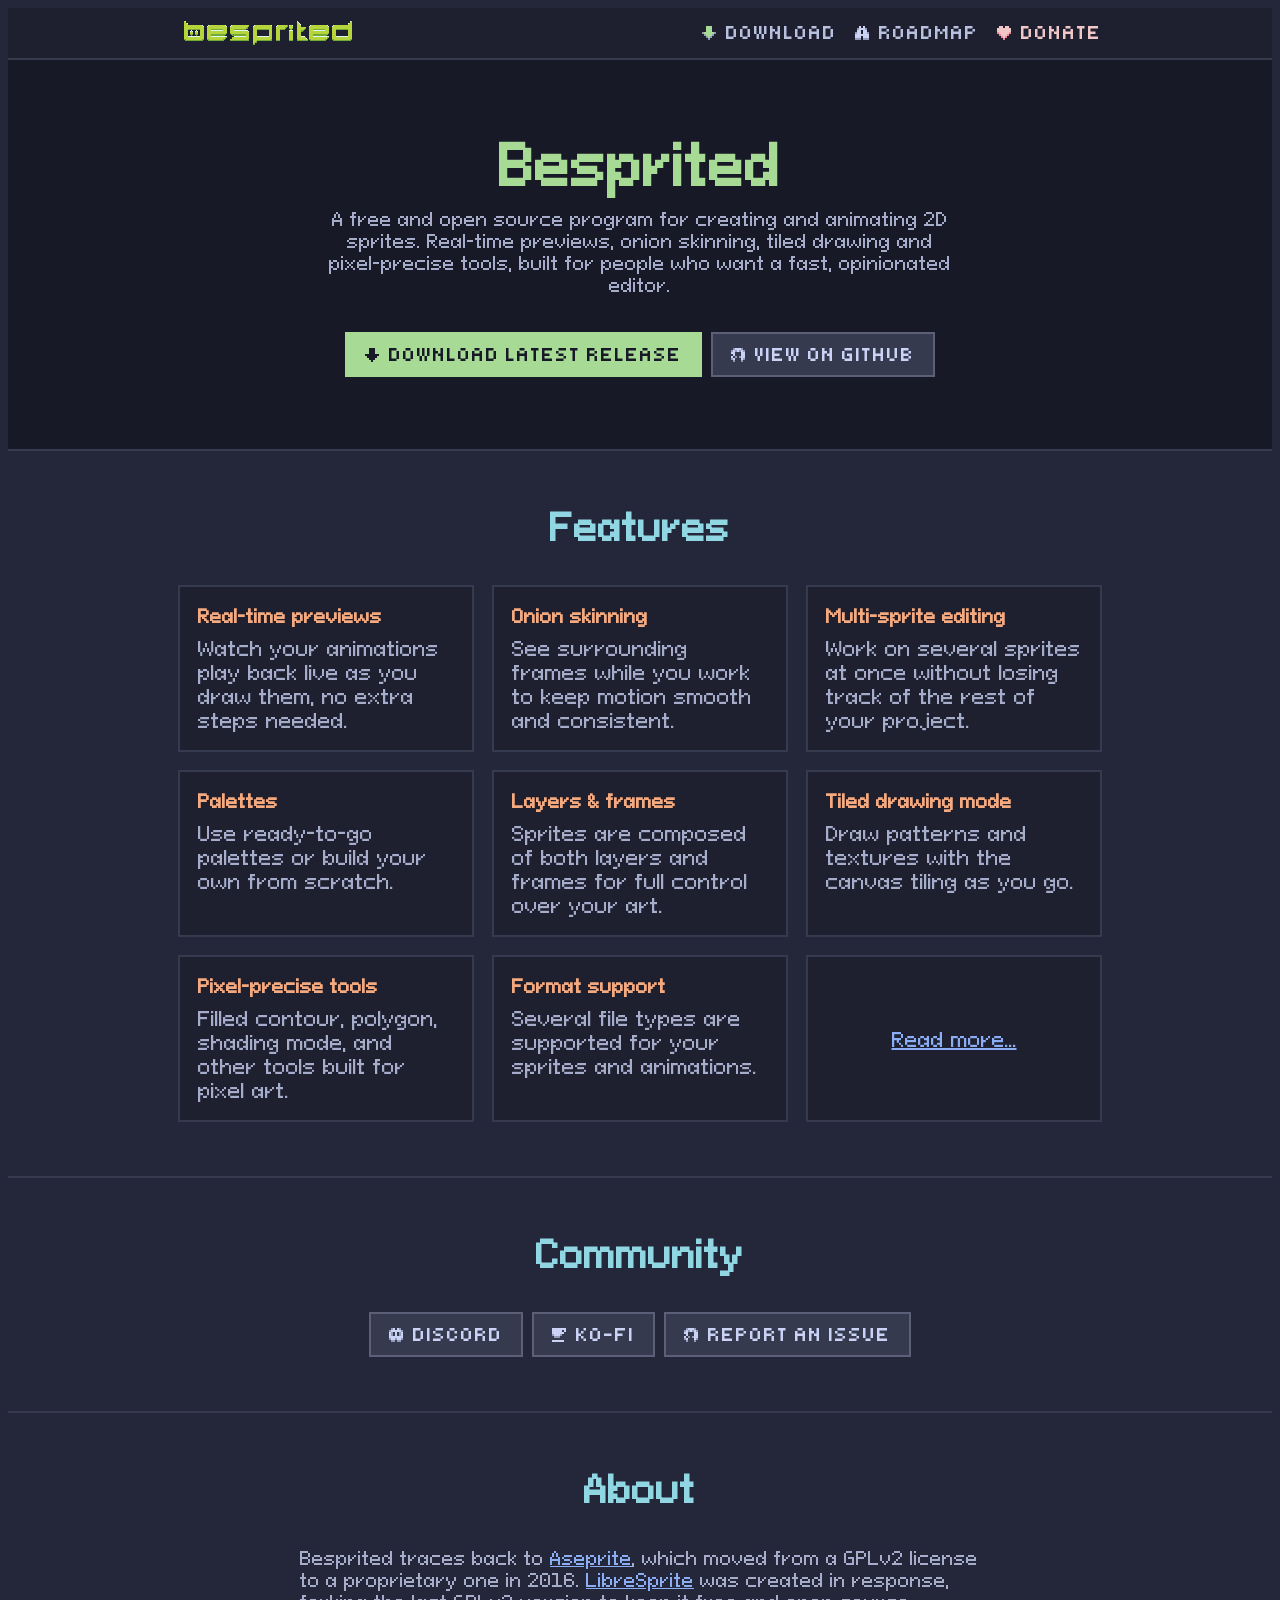
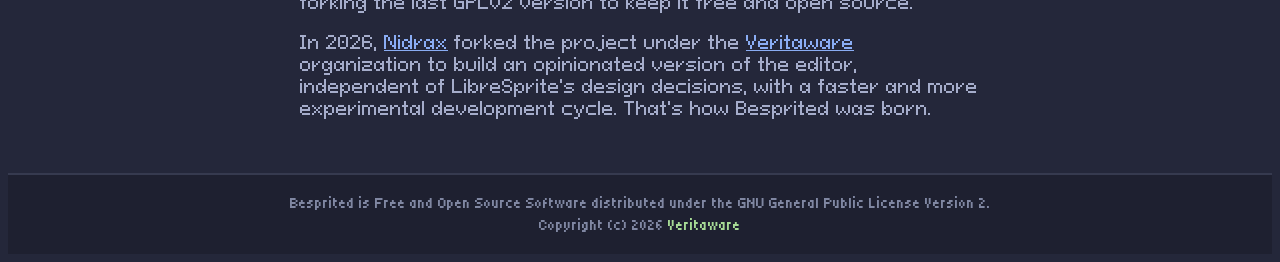
==== index.html @ bfc89edc "Cleanup unused FontAwesome, add copy button to code blocks" ====
<!DOCTYPE html>
<html lang="en">

<head>
    <meta charset="UTF-8">
    <meta name="viewport" content="width=device-width, initial-scale=1.0">
    <title>Besprited — 2D sprite &amp; animation editor</title>
    <meta name="description"
        content="Besprited is a free and open source program for creating and animating 2D sprites, with real-time previews, onion skinning, tiled drawing and more.">

    <meta property="og:title" content="Besprited">
    <meta property="og:description" content="A free and open source program for creating and animating 2D sprites.">
    <meta property="og:image" content="/img/ase64.png">
    <meta property="og:type" content="website">

    <link rel="icon" href="/img/ase64.png" type="image/png">
    <link rel="stylesheet" href="/css/style.css">
</head>

<body>
    <header class="site-header"></header>

    <main>
        <section class="hero">
            <div class="wrap">
                <h1>Besprited</h1>
                <p>A free and open source program for creating and animating 2D sprites.
                    Real-time previews, onion skinning, tiled drawing and pixel-precise tools,
                    built for people who want a fast, opinionated editor.</p>
                <div class="button-row">
                    <a class="button primary" href="/download.html">
                        <img src="/img/download-bl-macchiato.png" class="button-icon-img button-icon" />
                        Download latest release</a>
                    <a class="button" href="https://github.com/veritaware/Besprited">
                        <img src="/img/github-macchiato.png" class="button-icon-img button-icon" />
                        View on GitHub</a>
                </div>
            </div>
        </section>

        <section id="features">
            <div class="wrap">
                <h2 class="section-title">Features</h2>
                <div class="feature-grid">
                    <div class="feature-card">
                        <h3>Real-time previews</h3>
                        <p>Watch your animations play back live as you draw them, no extra steps needed.</p>
                    </div>
                    <div class="feature-card">
                        <h3>Onion skinning</h3>
                        <p>See surrounding frames while you work to keep motion smooth and consistent.</p>
                    </div>
                    <div class="feature-card">
                        <h3>Multi-sprite editing</h3>
                        <p>Work on several sprites at once without losing track of the rest of your project.</p>
                    </div>
                    <div class="feature-card">
                        <h3>Palettes</h3>
                        <p>Use ready-to-go palettes or build your own from scratch.</p>
                    </div>
                    <div class="feature-card">
                        <h3>Layers &amp; frames</h3>
                        <p>Sprites are composed of both layers and frames for full control over your art.</p>
                    </div>
                    <div class="feature-card">
                        <h3>Tiled drawing mode</h3>
                        <p>Draw patterns and textures with the canvas tiling as you go.</p>
                    </div>
                    <div class="feature-card">
                        <h3>Pixel-precise tools</h3>
                        <p>Filled contour, polygon, shading mode, and other tools built for pixel art.</p>
                    </div>
                    <div class="feature-card">
                        <h3>Format support</h3>
                        <p>Several file types are supported for your sprites and animations.</p>
                    </div>
                    <a class="feature-card feature-card-more" href="/features.html">
                        <span>Read more...</span>
                    </a>
                </div>
            </div>
        </section>

        <section id="community" class="community">
            <div class="wrap">
                <h2 class="section-title">Community</h2>
                <div class="button-row">
                    <a class="button" href="https://discord.gg/bKYnjMsp62">
                        <img src="/img/discord-macchiato.png" class="button-icon-img button-icon" />
                        Discord</a>
                    <a class="button" href="https://ko-fi.com/veritaware">
                        <img src="/img/coffee-macchiato.png" class="button-icon-img button-icon" />
                        Ko-fi</a>
                    <a class="button" href="https://github.com/veritaware/Besprited/issues">
                        <img src="/img/github-macchiato.png" class="button-icon-img button-icon" />
                        Report an issue</a>
                </div>
            </div>
        </section>

        <section class="about">
            <div class="wrap">
                <h2 class="section-title">About</h2>
                <p>Besprited traces back to <a href="https://www.aseprite.org">Aseprite</a>, which moved from a GPLv2
                    license to a proprietary one in 2016. <a
                        href="https://github.com/LibreSprite/LibreSprite">LibreSprite</a>
                    was created in response, forking the last GPLv2 version to keep it free and open source.</p>
                <p>In 2026, <a href="https://github.com/Nidrax">Nidrax</a> forked the project under the
                    <a href="https://github.com/veritaware">Veritaware</a> organization to build an opinionated version
                    of the editor, independent of LibreSprite's design decisions, with a faster and more experimental
                    development cycle. That's how Besprited was born.
                </p>
            </div>
        </section>
    </main>

    <footer class="site-footer"></footer>
    <script type="module" src="/js/main.js"></script>
</body>

</html>
---- css/style.css ----
@import url("/css/catppuccin-macchiato.css");

/* Pixeloid Sans by GGBotNet, SIL OFL 1.1 */

@font-face {
    font-family: "Pixeloid Sans";
    src: url("/font/pixeloid-sans.ttf") format("truetype");
}

/* Tiny5 by Stefan Schmidt, SIL OFL 1.1 */

@font-face {
    font-family: "Tiny5";
    src: url("/font/tiny5.ttf") format("truetype");
}

:root {
    --size-pixeloid-s: 9px;
    --size-pixeloid-m: 18px;
    --size-pixeloid-l: 36px;
    --size-pixeloid-xl: 54px;
    --size-pixeloid-xxl: 72px;

    --size-tiny-xs: 5px;
    --size-tiny-s: 10px;
    --size-tiny-m: 15px;
    --size-tiny-l: 20px;

    --text-duration: 0.2s;
    --border-duration: 0.4s;
}

body {
    background-color: var(--color-base);
    color: var(--color-text);
    font-family: "Pixeloid Sans", sans-serif;
    font-size: var(--size-pixeloid-m);
}

a:link,
a:visited {
    text-decoration: underline;
    color: var(--color-blue);
}

a:hover,
a:active {
    transition-property: color;
    transition-duration: var(--text-duration);
    color: var(--color-flamingo);
}

*,
*::before,
*::after {
    box-sizing: border-box;
}

img {
    max-width: 100%;
    image-rendering: pixelated;
}

.wrap {
    max-width: 960px;
    margin: 0 auto;
    padding: 0 var(--size-pixeloid-m);
}

/* Header */

.site-header {
    border-bottom: 2px solid var(--color-surface-0);
    background-color: var(--color-mantle);
}

.site-header .wrap {
    display: flex;
    align-items: center;
    justify-content: space-between;
    flex-wrap: wrap;
    gap: var(--size-pixeloid-s);
    padding-top: var(--size-pixeloid-s);
    padding-bottom: var(--size-pixeloid-s);
}

.logo {
    display: block;
    height: 32px;
    width: auto;
}

.site-nav ul {
    list-style: none;
    display: flex;
    flex-wrap: wrap;
    gap: var(--size-pixeloid-m);
    margin: 0;
    padding: 0;
    font-family: "Tiny5", monospace;
    font-size: var(--size-tiny-l);
    letter-spacing: 0.05em;
    text-transform: uppercase;
}

.site-nav a:link,
.site-nav a:visited {
    display: inline-flex;
    align-items: center;
    text-decoration: none;
    color: var(--color-subtext-1);
}

.site-nav a:hover,
.site-nav a:active {
    color: var(--color-green);
}

/* Hero */

.hero {
    padding: var(--size-pixeloid-xxl) 0;
    text-align: center;
    border-bottom: 2px solid var(--color-surface-0);
    background-color: var(--color-crust);
}

.hero-logo {
    height: 64px;
    width: auto;
    margin-bottom: var(--size-pixeloid-l);
}

.hero h1 {
    margin: 0 0 var(--size-pixeloid-s);
    font-size: var(--size-pixeloid-xl);
    color: var(--color-green);
}

.hero p {
    max-width: 640px;
    margin: 0 auto var(--size-pixeloid-l);
    color: var(--color-subtext-0);
}

.button-row {
    display: flex;
    justify-content: center;
    flex-wrap: wrap;
    gap: var(--size-pixeloid-s);
}

.button {
    display: inline-flex;
    align-items: center;
    gap: var(--size-tiny-xs);
    padding: var(--size-pixeloid-s) var(--size-pixeloid-m);
    border: 2px solid var(--color-surface-2);
    background-color: var(--color-surface-0);
    color: var(--color-text) !important;
    text-decoration: none !important;
    font-family: "Tiny5", monospace;
    font-size: var(--size-tiny-l);
    letter-spacing: 0.05em;
    text-transform: uppercase;
    transition-property: color, background-color, border-color;
    transition-duration: var(--text-duration), var(--border-duration), var(--border-duration);
}

.button:hover,
.button:active {
    background-color: var(--color-surface-1);
    border-color: var(--color-green);
    color: var(--color-green) !important;
}

.button.primary {
    background-color: var(--color-green);
    border-color: var(--color-green);
    color: var(--color-crust) !important;
    transition-property: color, background-color, border-color;
    transition-duration: var(--text-duration), var(--border-duration), var(--border-duration);
}

.button.primary:hover,
.button.primary:active {
    background-color: var(--color-peach);
    border-color: var(--color-peach);
    color: var(--color-crust) !important;
}

.button-icon-img {
    width: 14px;
    height: 14px;
    line-height: 1;
}

.nav-icon {
    margin-right: var(--size-tiny-s);
}

.button-icon {
    flex-shrink: 0;
    font-style: normal;
    font-size: var(--size-tiny-m);
    margin-right: var(--size-tiny-xs);
    line-height: 1;
}

.button-donate {
    transition-property: color;
    transition-duration: var(--text-duration);
}

.button-donate:link,
.button-donate:visited {
    color: var(--color-flamingo) !important;
}

.button-donate:hover,
.button-donate:active {
    color: var(--color-green) !important;
}

.button-donate .button-icon {
    transition-property: color;
    transition-duration: var(--text-duration);
}

.button-donate:link .button-icon,
.button-donate:visited .button-icon {
    color: var(--color-red);
}

.button-donate:hover .button-icon,
.button-donate:active .button-icon {
    color: var(--color-green) !important;
}

/* Sections */

main section {
    padding: var(--size-pixeloid-xl) 0;
    border-bottom: 2px solid var(--color-surface-0);
}

main section:last-of-type {
    border-bottom: none;
}

.section-title {
    margin: 0 0 var(--size-pixeloid-l);
    font-size: var(--size-pixeloid-l);
    color: var(--color-sky);
    text-align: center;
}

/* Features */

.feature-grid {
    display: grid;
    grid-template-columns: repeat(auto-fit, minmax(220px, 1fr));
    gap: var(--size-pixeloid-m);
}

.feature-card {
    padding: var(--size-pixeloid-m);
    background-color: var(--color-mantle);
    border: 2px solid var(--color-surface-0);
    transition-property: border-color;
    transition-duration: var(--border-duration);
}

.feature-card:hover,
.feature-card:active {
    border-color: var(--color-peach);
}

.feature-card h3 {
    margin: 0 0 var(--size-pixeloid-s);
    font-size: var(--size-pixeloid-m);
    color: var(--color-peach);
}

.feature-card p {
    margin: 0;
    color: var(--color-subtext-0);
    font-size: var(--size-tiny-l);
}

.feature-card-more {
    display: flex;
    align-items: center;
    justify-content: center;
    text-align: center;
    font-size: var(--size-tiny-l);
}

.feature-card-more:hover,
.feature-card-more:active {
    color: var(--color-peach) !important;
}

/* About */

.about p {
    max-width: 680px;
    margin: 0 auto var(--size-pixeloid-m);
    color: var(--color-subtext-0);
}

.about p:last-child {
    margin-bottom: 0;
}

/* Download */

.page-title {
    margin: 0 0 var(--size-pixeloid-s);
    font-size: var(--size-pixeloid-l);
    color: var(--color-green);
    text-align: center;
}

.page-intro {
    max-width: 640px;
    margin: 0 auto var(--size-pixeloid-l);
    color: var(--color-subtext-0);
    text-align: center;
}

.download-columns {
    display: grid;
    grid-template-columns: 1fr 1fr;
    gap: var(--size-pixeloid-l);
    align-items: stretch;
}

@media (max-width: 700px) {
    .download-columns {
        grid-template-columns: 1fr;
    }
}

.download-support,
.download-box {
    display: flex;
    flex-direction: column;
    padding: var(--size-pixeloid-m);
    background-color: var(--color-mantle);
    border: 2px solid var(--color-surface-0);
}

.download-support {
    justify-content: center;
}

.download-heading {
    margin: 0 0 var(--size-pixeloid-m);
    font-size: var(--size-pixeloid-m);
    color: var(--color-sky);
}

.download-support {
    text-align: center;
}

.download-support p {
    margin: 0 0 var(--size-pixeloid-m);
    color: var(--color-subtext-0);
}

.download-label {
    display: block;
    margin-bottom: var(--size-tiny-xs);
    font-family: "Tiny5", monospace;
    font-size: var(--size-tiny-m);
    letter-spacing: 0.05em;
    text-transform: uppercase;
    color: var(--color-subtext-1);
}

.os-select {
    display: block;
    width: 100%;
    padding: var(--size-pixeloid-s) var(--size-pixeloid-m);
    margin-bottom: var(--size-pixeloid-m);
    border: 2px solid var(--color-surface-2);
    background-color: var(--color-surface-0);
    color: var(--color-text);
    font-family: "Tiny5", monospace;
    font-size: var(--size-tiny-l);
    letter-spacing: 0.05em;
    text-transform: uppercase;
    transition-property: border-color;
    transition-duration: var(--border-duration);
}

.os-select:hover,
.os-select:focus {
    outline: none;
    border-color: var(--color-green);
}

.download-buttons {
    justify-content: stretch;
}

.download-buttons .button {
    width: 100%;
    justify-content: center;
}

.download-meta {
    margin: var(--size-pixeloid-s) 0 0;
    color: var(--color-overlay-1);
    font-size: var(--size-tiny-m);
    word-break: break-word;
}

.download-note {
    margin: var(--size-pixeloid-m) 0 0;
    margin-top: auto;
    padding-top: var(--size-pixeloid-m);
    color: var(--color-subtext-0);
    font-size: var(--size-tiny-l);
}

/* Verify */

code {
    font-family: ui-monospace, SFMono-Regular, Menlo, Consolas, "Liberation Mono", monospace;
    font-size: 0.9em;
    padding: 0 4px;
    background-color: var(--color-surface-0);
    color: var(--color-yellow);
}

.code-block-wrap {
    position: relative;
    margin: 0 0 var(--size-pixeloid-s);
}

.code-block {
    margin: 0;
    padding: var(--size-pixeloid-s) var(--size-pixeloid-m);
    padding-right: calc(var(--size-pixeloid-xl) + var(--size-tiny-s));
    background-color: var(--color-crust);
    border: 2px solid var(--color-surface-0);
    overflow-x: auto;
}

.code-block code {
    padding: 0;
    background-color: transparent;
    color: var(--color-green);
}

.copy-button {
    position: absolute;
    top: 4px;
    right: 3px;
    display: inline-flex;
    align-items: center;
    justify-content: center;
    width: var(--size-pixeloid-l);
    height: var(--size-pixeloid-l);
    padding: 0;
    background-color: var(--color-surface-0);
    border: 2px solid var(--color-surface-2);
    cursor: pointer;
    transition-property: border-color, background-color;
    transition-duration: var(--border-duration);
}

.copy-button:hover,
.copy-button:active {
    background-color: var(--color-surface-1);
    border-color: var(--color-green);
}

.copy-button.copied {
    border-color: var(--color-green);
}

.copy-icon {
    width: 16px;
    height: 16px;
}

.verify-steps {
    counter-reset: verify-step;
    list-style: none;
    display: flex;
    flex-direction: column;
    gap: var(--size-pixeloid-l);
    max-width: 720px;
    margin: 0 auto;
    padding: 0;
}

.verify-steps>li {
    position: relative;
    padding: var(--size-pixeloid-m);
    padding-left: calc(var(--size-pixeloid-xl) + var(--size-pixeloid-s));
    background-color: var(--color-mantle);
    border: 2px solid var(--color-surface-0);
}

.verify-steps>li::before {
    counter-increment: verify-step;
    content: counter(verify-step);
    position: absolute;
    left: var(--size-pixeloid-m);
    top: var(--size-pixeloid-m);
    width: var(--size-pixeloid-l);
    height: var(--size-pixeloid-l);
    display: flex;
    align-items: center;
    justify-content: center;
    background-color: var(--color-green);
    color: var(--color-crust);
    font-family: "Tiny5", monospace;
    font-size: var(--size-tiny-l);
}

.verify-steps h3 {
    margin: 0 0 var(--size-pixeloid-s);
    font-size: var(--size-pixeloid-m);
    color: var(--color-peach);
}

.verify-steps p {
    margin: 0 0 var(--size-pixeloid-s);
    color: var(--color-subtext-0);
}

.verify-list {
    margin: 0 0 var(--size-pixeloid-s);
    padding-left: var(--size-pixeloid-m);
    color: var(--color-subtext-0);
}

.verify-list li {
    margin-bottom: var(--size-tiny-xs);
}

.verify-steps p:last-child,
.verify-steps pre:last-child,
.verify-steps ul:last-child {
    margin-bottom: 0;
}

/* Community */

.community {
    text-align: center;
}

/* Footer */

.site-footer {
    padding: var(--size-tiny-l) 0;
    text-align: center;
    font-family: "Tiny5", monospace;
    font-size: var(--size-tiny-m);
    color: var(--color-overlay-1);
    border-top: 2px solid var(--color-surface-0);
    background-color: var(--color-mantle);
}

.site-footer p {
    margin: 0 0 var(--size-tiny-xs);
}

.site-footer p:last-child {
    margin-bottom: 0;
}

.veritaware:link,
.veritaware:visited {
    color: var(--color-green);
    text-decoration: none;
}

.veritaware:hover,
.veritaware:active {
    color: var(--color-flamingo);
    text-decoration: underline;
}
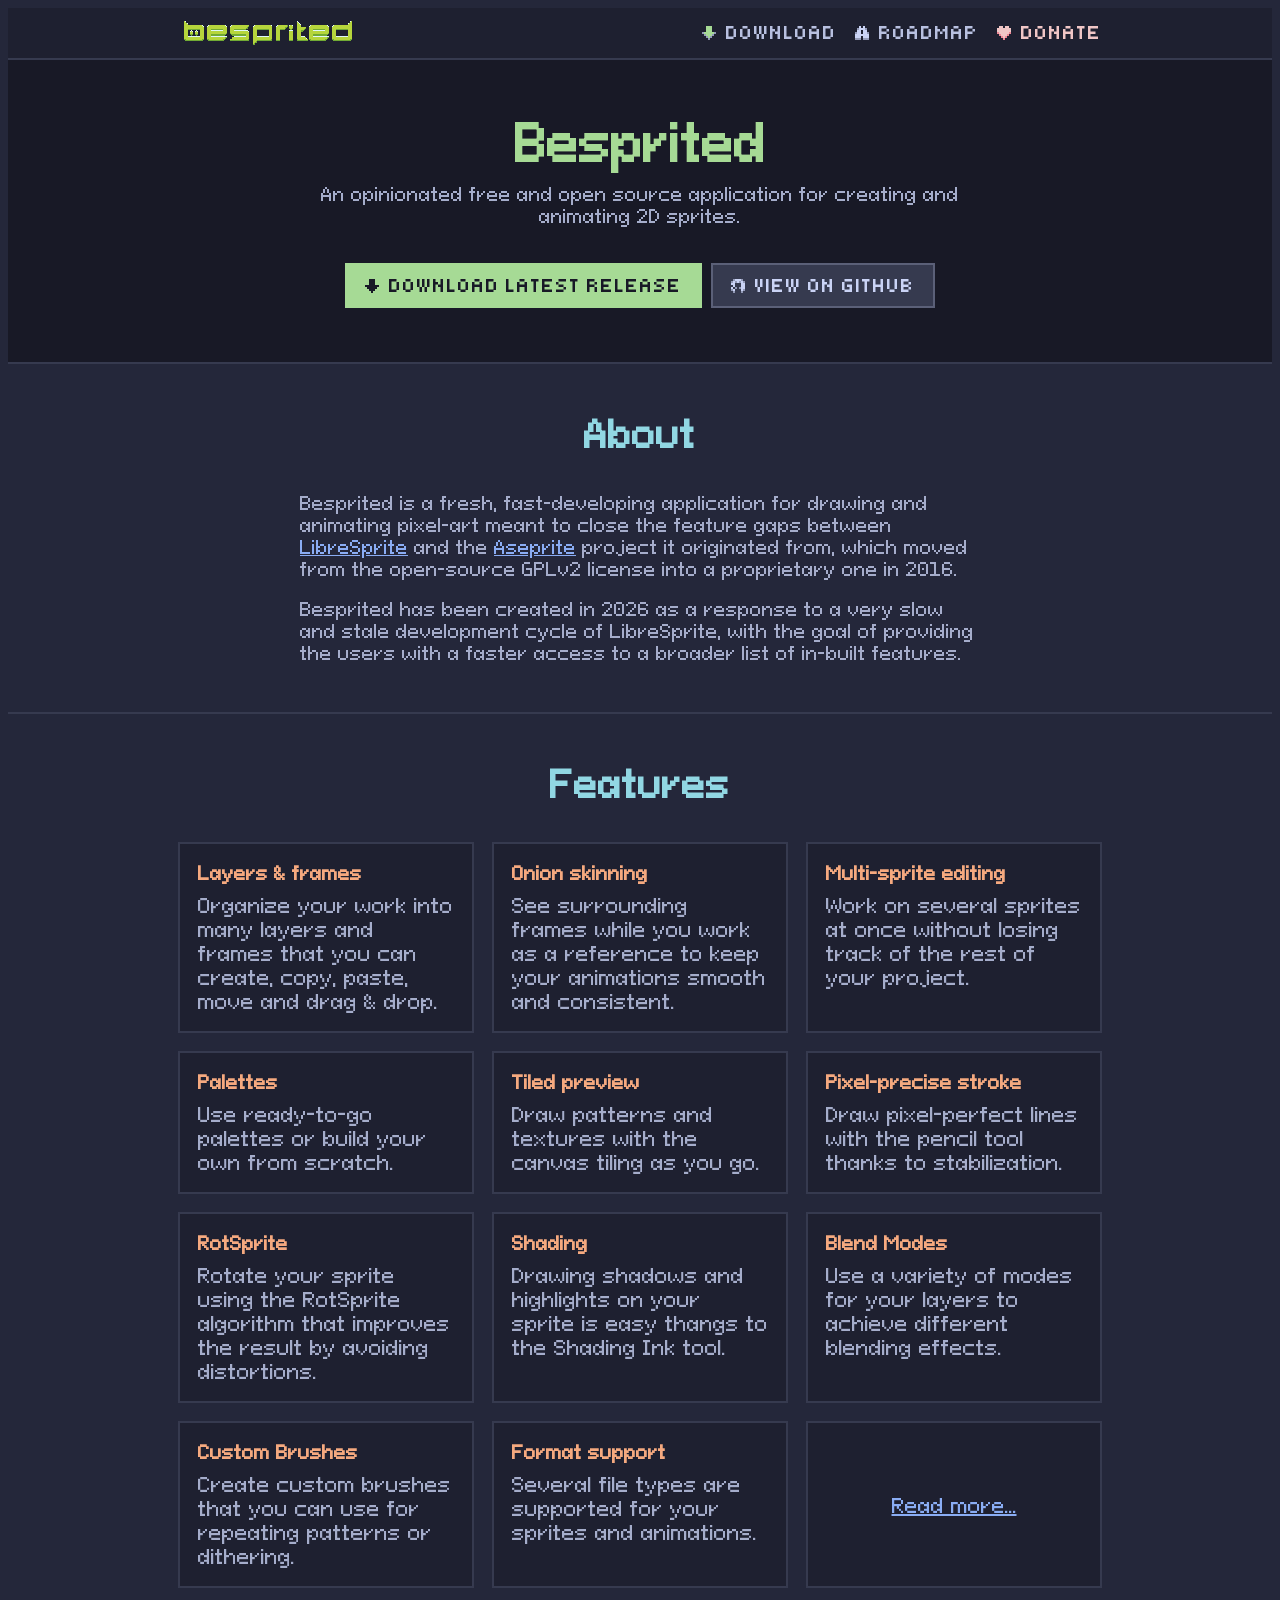
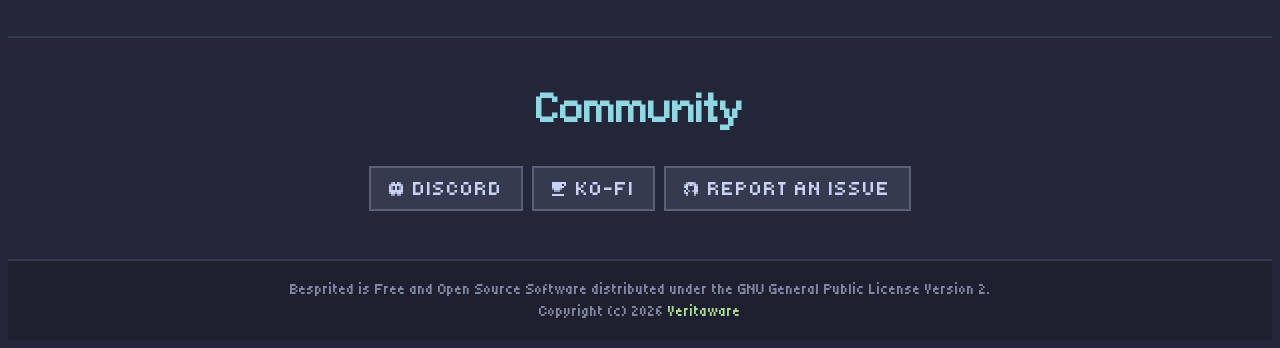
==== commit 5bf7fefe: "Redesign the download page and rework the feature cards on the index page" ====
--- a/index.html
+++ b/index.html
@@ -24,9 +24,7 @@
         <section class="hero">
             <div class="wrap">
                 <h1>Besprited</h1>
-                <p>A free and open source program for creating and animating 2D sprites.
-                    Real-time previews, onion skinning, tiled drawing and pixel-precise tools,
-                    built for people who want a fast, opinionated editor.</p>
+                <p>An opinionated free and open source application for creating and animating 2D sprites.</p>
                 <div class="button-row">
                     <a class="button primary" href="/download.html">
                         <img src="/img/download-bl-macchiato.png" class="button-icon-img button-icon" />
@@ -38,17 +36,35 @@
             </div>
         </section>
 
+        <section class="about">
+            <div class="wrap">
+                <h2 class="section-title">About</h2>
+                <p>
+                    Besprited is a fresh, fast-developing application for drawing
+                    and animating pixel-art meant to close the feature gaps between
+                    <a href="https://github.com/LibreSprite/LibreSprite">LibreSprite</a>
+                    and the <a href="https://www.aseprite.org">Aseprite</a> project it originated from,
+                    which moved from the open-source GPLv2 license into a proprietary one in 2016.
+                </p>
+                <p>
+                    Besprited has been created in 2026 as a response to a very slow and stale
+                    development cycle of LibreSprite, with the goal of providing the users with
+                    a faster access to a broader list of in-built features.
+                </p>
+            </div>
+        </section>
+
         <section id="features">
             <div class="wrap">
                 <h2 class="section-title">Features</h2>
                 <div class="feature-grid">
                     <div class="feature-card">
-                        <h3>Real-time previews</h3>
-                        <p>Watch your animations play back live as you draw them, no extra steps needed.</p>
+                        <h3>Layers & frames</h3>
+                        <p>Organize your work into many layers and frames that you can create, copy, paste, move and drag & drop.</p>
                     </div>
                     <div class="feature-card">
                         <h3>Onion skinning</h3>
-                        <p>See surrounding frames while you work to keep motion smooth and consistent.</p>
+                        <p>See surrounding frames while you work as a reference to keep your animations smooth and consistent.</p>
                     </div>
                     <div class="feature-card">
                         <h3>Multi-sprite editing</h3>
@@ -59,16 +75,28 @@
                         <p>Use ready-to-go palettes or build your own from scratch.</p>
                     </div>
                     <div class="feature-card">
-                        <h3>Layers &amp; frames</h3>
-                        <p>Sprites are composed of both layers and frames for full control over your art.</p>
-                    </div>
-                    <div class="feature-card">
-                        <h3>Tiled drawing mode</h3>
+                        <h3>Tiled preview</h3>
                         <p>Draw patterns and textures with the canvas tiling as you go.</p>
                     </div>
                     <div class="feature-card">
-                        <h3>Pixel-precise tools</h3>
-                        <p>Filled contour, polygon, shading mode, and other tools built for pixel art.</p>
+                        <h3>Pixel-precise stroke</h3>
+                        <p>Draw pixel-perfect lines with the pencil tool thanks to stabilization.</p>
+                    </div>
+                    <div class="feature-card">
+                        <h3>RotSprite</h3>
+                        <p>Rotate your sprite using the RotSprite algorithm that improves the result by avoiding distortions.</p>
+                    </div>
+                    <div class="feature-card">
+                        <h3>Shading</h3>
+                        <p>Drawing shadows and highlights on your sprite is easy thangs to the Shading Ink tool.</p>
+                    </div>
+                    <div class="feature-card">
+                        <h3>Blend Modes</h3>
+                        <p>Use a variety of modes for your layers to achieve different blending effects.</p>
+                    </div>
+                    <div class="feature-card">
+                        <h3>Custom Brushes</h3>
+                        <p>Create custom brushes that you can use for repeating patterns or dithering.</p>
                     </div>
                     <div class="feature-card">
                         <h3>Format support</h3>
@@ -97,21 +125,6 @@
                 </div>
             </div>
         </section>
-
-        <section class="about">
-            <div class="wrap">
-                <h2 class="section-title">About</h2>
-                <p>Besprited traces back to <a href="https://www.aseprite.org">Aseprite</a>, which moved from a GPLv2
-                    license to a proprietary one in 2016. <a
-                        href="https://github.com/LibreSprite/LibreSprite">LibreSprite</a>
-                    was created in response, forking the last GPLv2 version to keep it free and open source.</p>
-                <p>In 2026, <a href="https://github.com/Nidrax">Nidrax</a> forked the project under the
-                    <a href="https://github.com/veritaware">Veritaware</a> organization to build an opinionated version
-                    of the editor, independent of LibreSprite's design decisions, with a faster and more experimental
-                    development cycle. That's how Besprited was born.
-                </p>
-            </div>
-        </section>
     </main>
 
     <footer class="site-footer"></footer>
--- a/css/style.css
+++ b/css/style.css
@@ -16,10 +16,12 @@
 
 :root {
     --size-pixeloid-s: 9px;
+    --size-pixeloid-sm: 14px;
     --size-pixeloid-m: 18px;
+    --size-pixeloid-lm: 24px;
     --size-pixeloid-l: 36px;
-    --size-pixeloid-xl: 54px;
-    --size-pixeloid-xxl: 72px;
+    --size-pixeloid-xl: 48px;
+    --size-pixeloid-xxl: 54px;
 
     --size-tiny-xs: 5px;
     --size-tiny-s: 10px;
@@ -59,6 +61,12 @@
 img {
     max-width: 100%;
     image-rendering: pixelated;
+}
+
+.roadmap-note {
+    font-family: "Pixeloid Sans", sans-serif;
+    font-size: var(--size-pixeloid-sm);
+    text-align: center;
 }
 
 .wrap {
@@ -288,6 +296,12 @@
     font-size: var(--size-tiny-l);
 }
 
+.feature-card-ref {
+    margin: var(--size-tiny-s) 0 0;
+    font-size: var(--size-tiny-m);
+    color: var(--color-overlay-1);
+}
+
 .feature-card-more {
     display: flex;
     align-items: center;
@@ -317,7 +331,7 @@
 
 .page-title {
     margin: 0 0 var(--size-pixeloid-s);
-    font-size: var(--size-pixeloid-l);
+    font-size: var(--size-pixeloid-xl);
     color: var(--color-green);
     text-align: center;
 }
@@ -357,7 +371,8 @@
 
 .download-heading {
     margin: 0 0 var(--size-pixeloid-m);
-    font-size: var(--size-pixeloid-m);
+    font-size: var(--size-pixeloid-lm);
+    text-align: center;
     color: var(--color-sky);
 }
 
@@ -423,7 +438,16 @@
     margin-top: auto;
     padding-top: var(--size-pixeloid-m);
     color: var(--color-subtext-0);
+    font-size: var(--size-tiny-m);
+}
+
+.install-note {
+    margin: var(--size-pixeloid-m) 0 0;
+    margin-top: auto;
+    padding-top: var(--size-pixeloid-m);
+    color: var(--color-subtext-0);
     font-size: var(--size-tiny-l);
+    text-align: center;
 }
 
 /* Verify */
@@ -551,6 +575,16 @@
     margin-bottom: 0;
 }
 
+/* Roadmap */
+
+#roadmap h2.section-title {
+    margin-top: var(--size-pixeloid-l);
+}
+
+#roadmap .feature-grid {
+    margin-bottom: var(--size-pixeloid-l);
+}
+
 /* Community */
 
 .community {
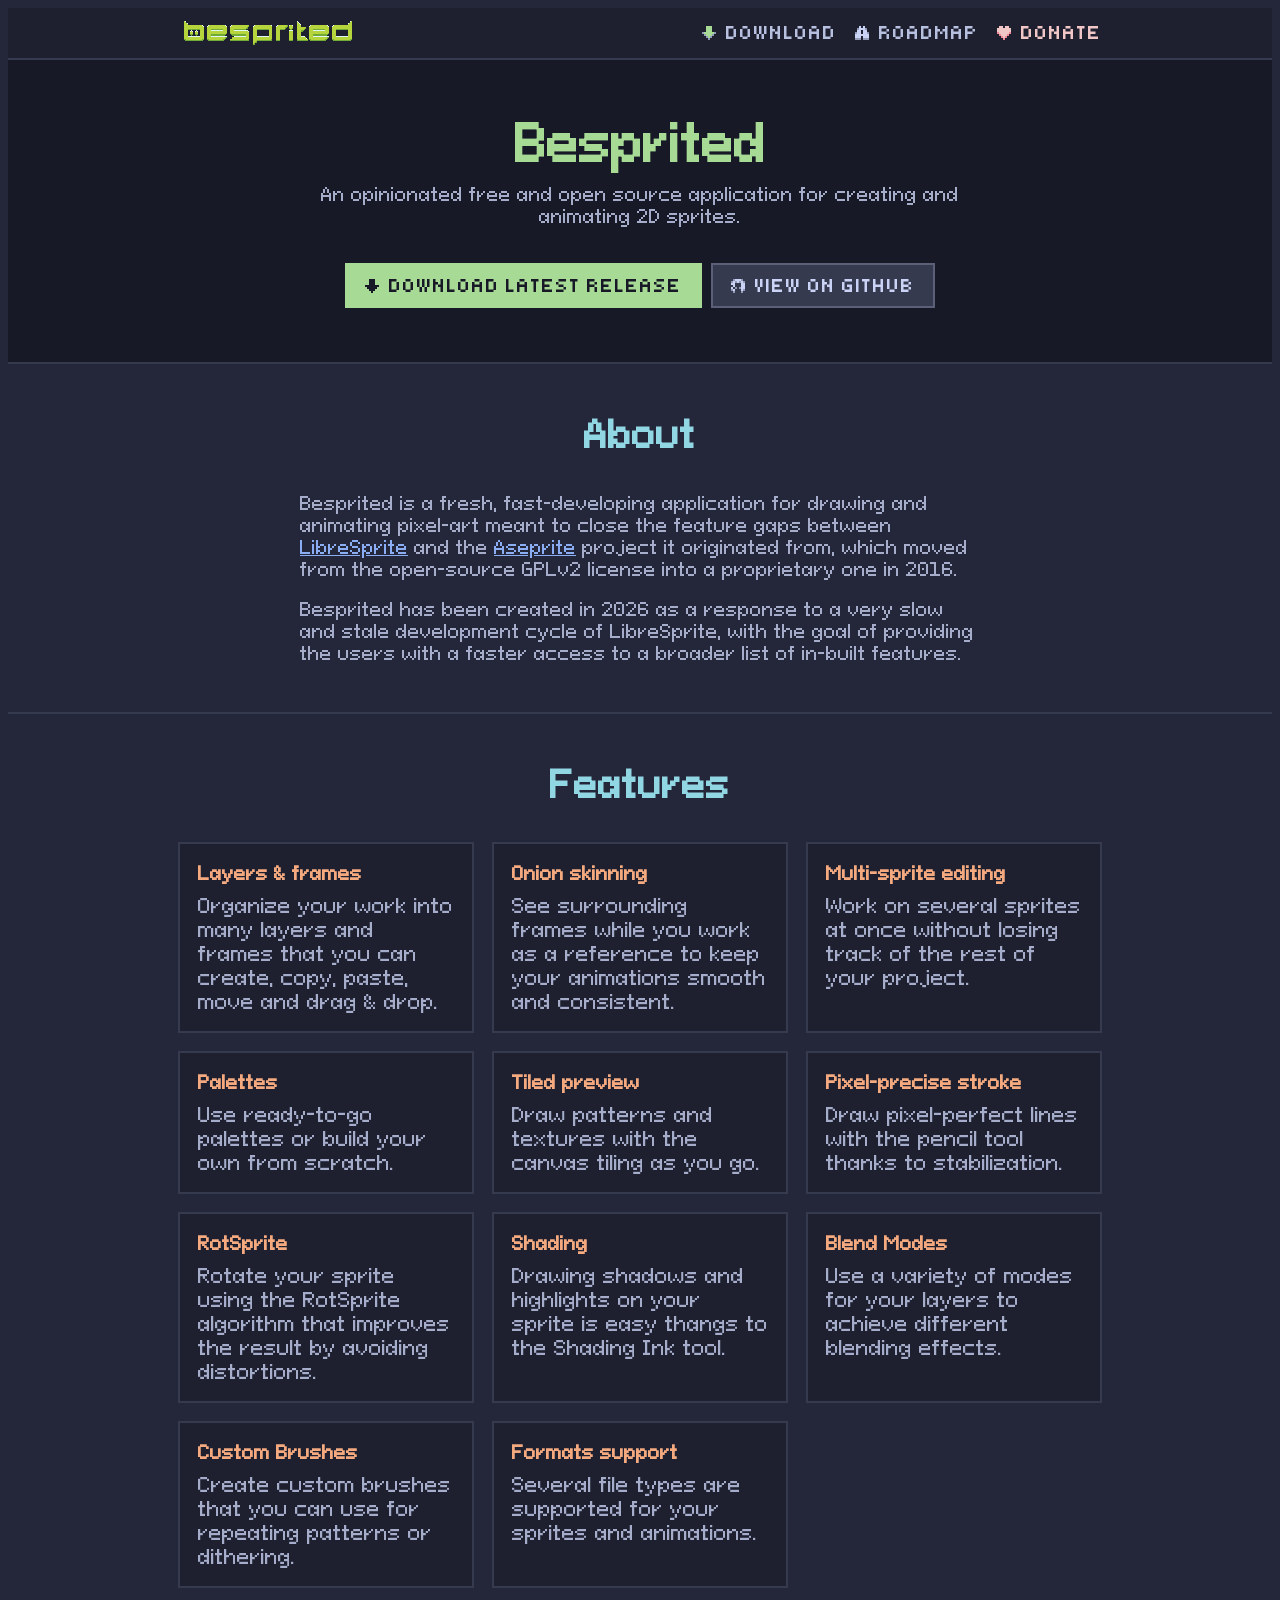
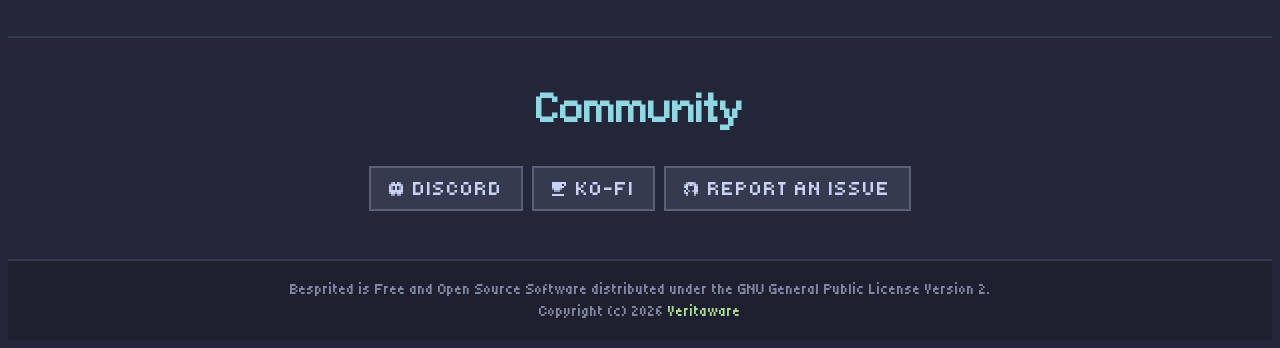
==== commit beb27f0d: "Final touches" ====
--- a/index.html
+++ b/index.html
@@ -99,12 +99,12 @@
                         <p>Create custom brushes that you can use for repeating patterns or dithering.</p>
                     </div>
                     <div class="feature-card">
-                        <h3>Format support</h3>
+                        <h3>Formats support</h3>
                         <p>Several file types are supported for your sprites and animations.</p>
                     </div>
-                    <a class="feature-card feature-card-more" href="/features.html">
+                    <!--<a class="feature-card feature-card-more" href="/features.html">
                         <span>Read more...</span>
-                    </a>
+                    </a>-->
                 </div>
             </div>
         </section>
@@ -113,7 +113,7 @@
             <div class="wrap">
                 <h2 class="section-title">Community</h2>
                 <div class="button-row">
-                    <a class="button" href="https://discord.gg/bKYnjMsp62">
+                    <a class="button" href="https://discord.gg/Me7xdSq8ux">
                         <img src="/img/discord-macchiato.png" class="button-icon-img button-icon" />
                         Discord</a>
                     <a class="button" href="https://ko-fi.com/veritaware">
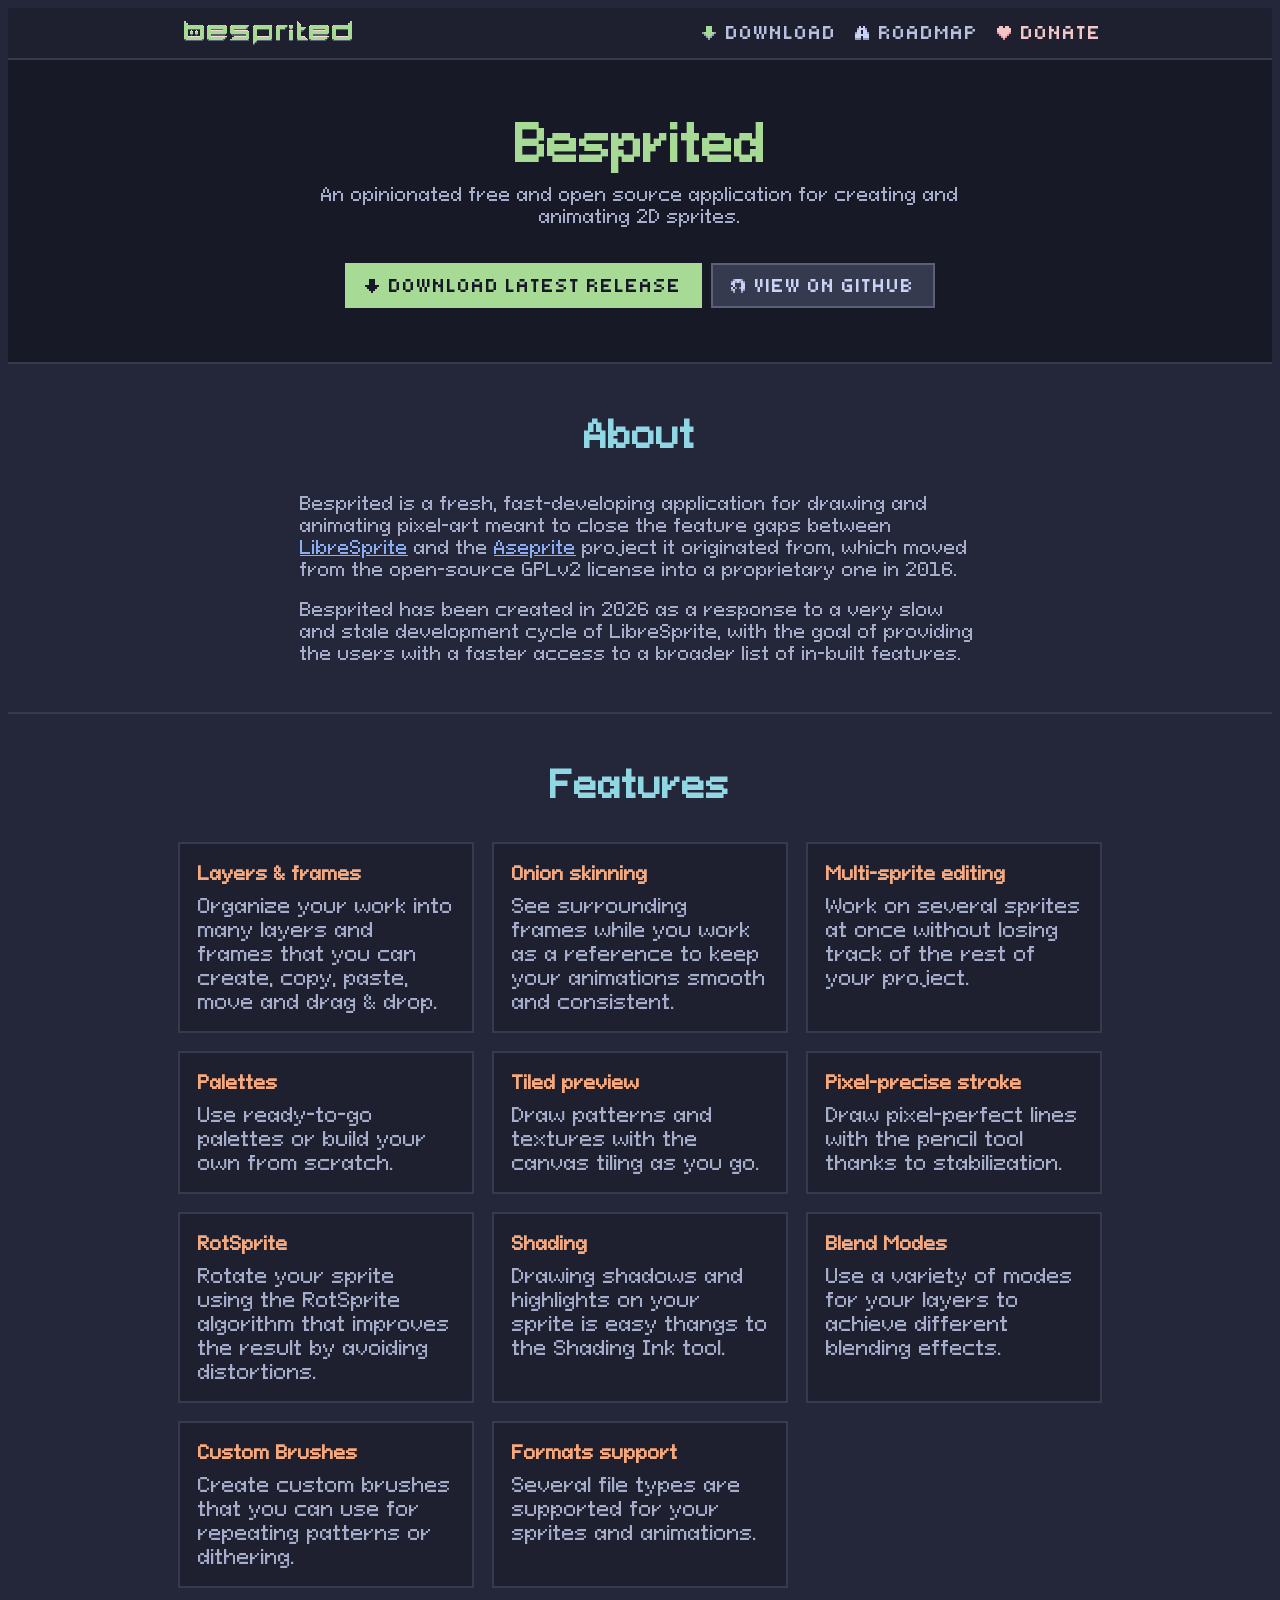
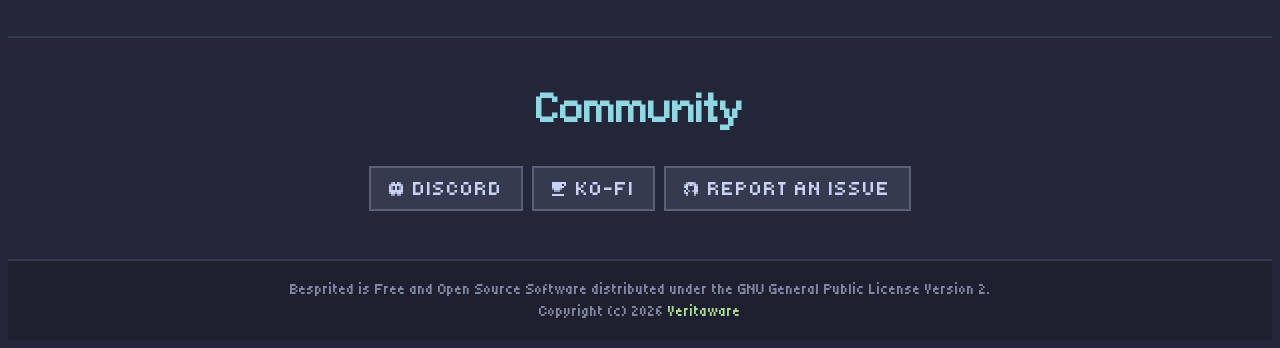
==== commit 892a38f8: "Add asset stamper" ====
--- a/index.html
+++ b/index.html
@@ -10,11 +10,11 @@
 
     <meta property="og:title" content="Besprited">
     <meta property="og:description" content="A free and open source program for creating and animating 2D sprites.">
-    <meta property="og:image" content="/img/ase64.png">
+    <meta property="og:image" content="/img/ase64.png?v=37e6cf8d7c">
     <meta property="og:type" content="website">
 
-    <link rel="icon" href="/img/ase64.png" type="image/png">
-    <link rel="stylesheet" href="/css/style.css">
+    <link rel="icon" href="/img/ase64.png?v=37e6cf8d7c" type="image/png">
+    <link rel="stylesheet" href="/css/style.css?v=e3ac956fdb">
 </head>
 
 <body>
@@ -27,10 +27,10 @@
                 <p>An opinionated free and open source application for creating and animating 2D sprites.</p>
                 <div class="button-row">
                     <a class="button primary" href="/download.html">
-                        <img src="/img/download-bl-macchiato.png" class="button-icon-img button-icon" />
+                        <img src="/img/download-bl-macchiato.png?v=f7306ab4f2" class="button-icon-img button-icon" />
                         Download latest release</a>
                     <a class="button" href="https://github.com/veritaware/Besprited">
-                        <img src="/img/github-macchiato.png" class="button-icon-img button-icon" />
+                        <img src="/img/github-macchiato.png?v=66575144fb" class="button-icon-img button-icon" />
                         View on GitHub</a>
                 </div>
             </div>
@@ -113,14 +113,14 @@
             <div class="wrap">
                 <h2 class="section-title">Community</h2>
                 <div class="button-row">
-                    <a class="button" href="https://discord.gg/Me7xdSq8ux">
-                        <img src="/img/discord-macchiato.png" class="button-icon-img button-icon" />
+                    <a class="button" href="https://discord.gg/hTp5gPUUJT">
+                        <img src="/img/discord-macchiato.png?v=fafa8e466c" class="button-icon-img button-icon" />
                         Discord</a>
                     <a class="button" href="https://ko-fi.com/veritaware">
-                        <img src="/img/coffee-macchiato.png" class="button-icon-img button-icon" />
+                        <img src="/img/coffee-macchiato.png?v=44951a65bc" class="button-icon-img button-icon" />
                         Ko-fi</a>
                     <a class="button" href="https://github.com/veritaware/Besprited/issues">
-                        <img src="/img/github-macchiato.png" class="button-icon-img button-icon" />
+                        <img src="/img/github-macchiato.png?v=66575144fb" class="button-icon-img button-icon" />
                         Report an issue</a>
                 </div>
             </div>
@@ -128,7 +128,7 @@
     </main>
 
     <footer class="site-footer"></footer>
-    <script type="module" src="/js/main.js"></script>
+    <script type="module" src="/js/main.js?v=795a2aef39"></script>
 </body>
 
 </html>
--- a/css/style.css
+++ b/css/style.css
@@ -1,17 +1,17 @@
-@import url("/css/catppuccin-macchiato.css");
+@import url("/css/catppuccin-macchiato.css?v=e72a922c11");
 
 /* Pixeloid Sans by GGBotNet, SIL OFL 1.1 */
 
 @font-face {
     font-family: "Pixeloid Sans";
-    src: url("/font/pixeloid-sans.ttf") format("truetype");
+    src: url("/font/pixeloid-sans.ttf?v=6c74e947e1") format("truetype");
 }
 
 /* Tiny5 by Stefan Schmidt, SIL OFL 1.1 */
 
 @font-face {
     font-family: "Tiny5";
-    src: url("/font/tiny5.ttf") format("truetype");
+    src: url("/font/tiny5.ttf?v=bee1bd6386") format("truetype");
 }
 
 :root {
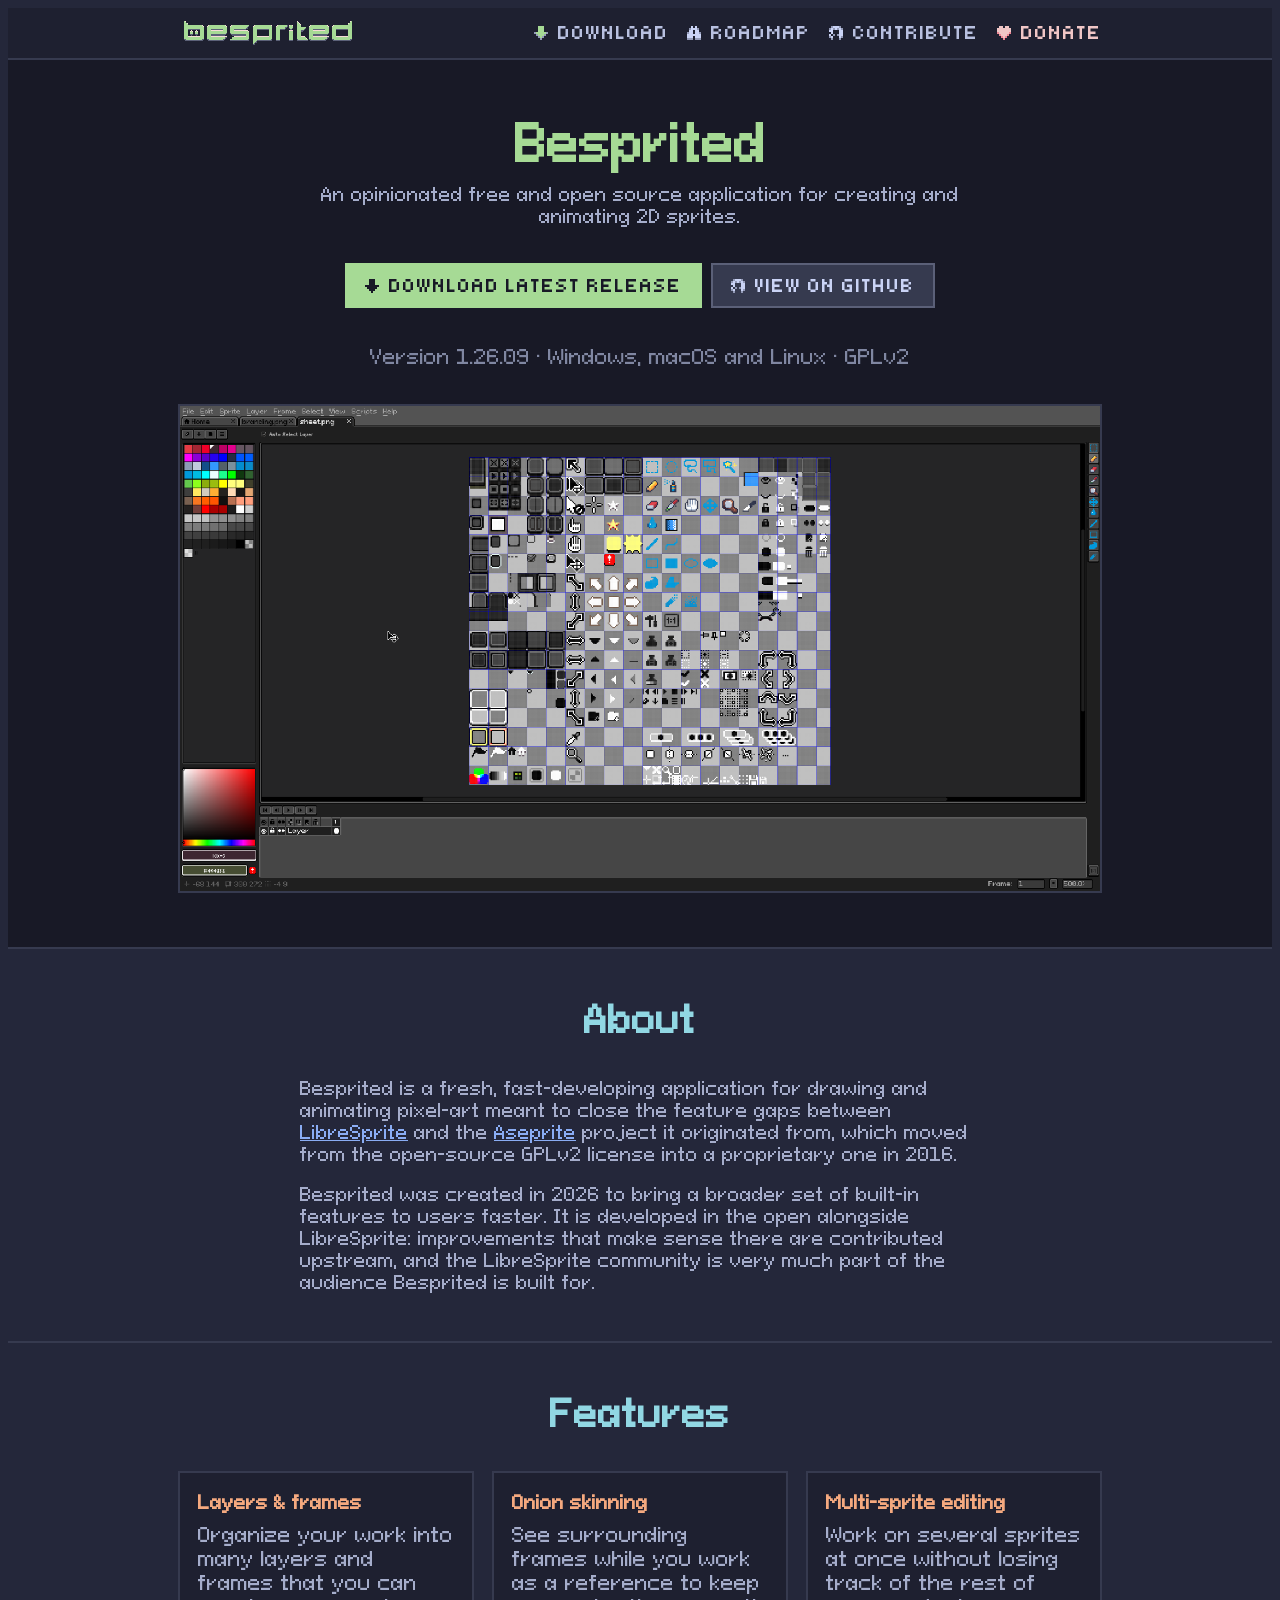
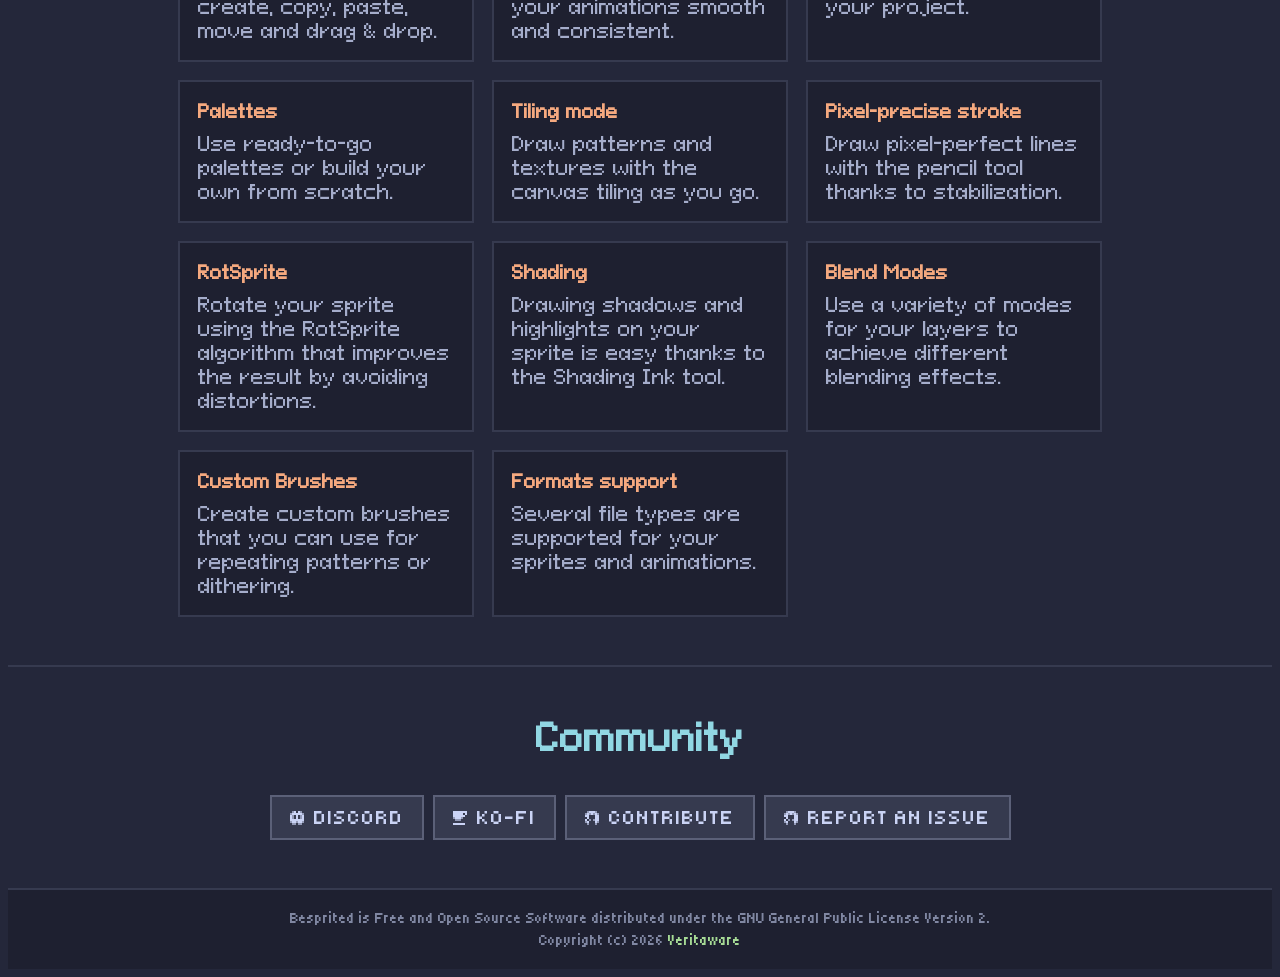
==== commit 172bfa4a: "Address landing page review, refresh roadmap, add Arch PKGBUILD link - Add hero screenshot, version/" ====
--- a/index.html
+++ b/index.html
@@ -4,21 +4,51 @@
 <head>
     <meta charset="UTF-8">
     <meta name="viewport" content="width=device-width, initial-scale=1.0">
-    <title>Besprited — 2D sprite &amp; animation editor</title>
+    <title>Besprited — free pixel-art &amp; sprite animation editor</title>
     <meta name="description"
-        content="Besprited is a free and open source program for creating and animating 2D sprites, with real-time previews, onion skinning, tiled drawing and more.">
+        content="Besprited is a free and open source pixel-art and sprite animation editor with layers, onion skinning, tiling mode, palettes and more. For Windows, macOS and Linux.">
 
     <meta property="og:title" content="Besprited">
-    <meta property="og:description" content="A free and open source program for creating and animating 2D sprites.">
-    <meta property="og:image" content="/img/ase64.png?v=37e6cf8d7c">
+    <meta property="og:description" content="A free and open source pixel-art and sprite animation editor.">
+    <meta property="og:image" content="https://besprited.veritaware.com/img/og-banner.png?v=1a79fdf566">
+    <meta property="og:image:width" content="1200">
+    <meta property="og:image:height" content="630">
+    <meta property="og:url" content="https://besprited.veritaware.com/">
+    <meta name="twitter:card" content="summary_large_image">
     <meta property="og:type" content="website">
 
     <link rel="icon" href="/img/ase64.png?v=37e6cf8d7c" type="image/png">
-    <link rel="stylesheet" href="/css/style.css?v=e3ac956fdb">
+    <link rel="stylesheet" href="/css/style.css?v=f380433109">
 </head>
 
 <body>
-    <header class="site-header"></header>
+    <header class="site-header">
+        <div class="wrap">
+            <a href="/">
+                <img class="logo" src="/img/branding.png?v=1e8067ff63" alt="Besprited">
+            </a>
+            <nav class="site-nav">
+                <ul>
+                    <li><a href="/download.html">
+                      <img src="/img/download-macchiato.png?v=7f35b06f38" class="button-icon-img nav-icon" alt="" />
+                      Download
+                    </a></li>
+                    <li><a href="/roadmap.html">
+                      <img src="/img/road-macchiato.png?v=072536e6bc" class="button-icon-img nav-icon" alt="" />
+                      Roadmap
+                    </a></li>
+                    <li><a href="https://github.com/veritaware/Besprited/blob/trunk/CONTRIBUTING.md">
+                      <img src="/img/github-macchiato.png?v=66575144fb" class="button-icon-img nav-icon" alt="" />
+                      Contribute
+                    </a></li>
+                    <li><a href="https://ko-fi.com/veritaware" class="button-donate">
+                      <img src="/img/heart-macchiato.png?v=a91f41d54f" class="button-icon-img nav-icon" alt="" />
+                      Donate
+                    </a></li>
+                </ul>
+            </nav>
+        </div>
+    </header>
 
     <main>
         <section class="hero">
@@ -27,12 +57,15 @@
                 <p>An opinionated free and open source application for creating and animating 2D sprites.</p>
                 <div class="button-row">
                     <a class="button primary" href="/download.html">
-                        <img src="/img/download-bl-macchiato.png?v=f7306ab4f2" class="button-icon-img button-icon" />
+                        <img src="/img/download-bl-macchiato.png?v=f7306ab4f2" class="button-icon-img button-icon" alt="" />
                         Download latest release</a>
                     <a class="button" href="https://github.com/veritaware/Besprited">
-                        <img src="/img/github-macchiato.png?v=66575144fb" class="button-icon-img button-icon" />
+                        <img src="/img/github-macchiato.png?v=66575144fb" class="button-icon-img button-icon" alt="" />
                         View on GitHub</a>
                 </div>
+                <p class="hero-meta">Version 1.26.09 &middot; Windows, macOS and Linux &middot; GPLv2</p>
+                <img class="hero-screenshot" src="/img/screenshot.png?v=2feab2c7ce" width="1600" height="844"
+                    alt="Besprited editing a pixel-art sprite, with the timeline, layers and palette panels visible.">
             </div>
         </section>
 
@@ -47,9 +80,10 @@
                     which moved from the open-source GPLv2 license into a proprietary one in 2016.
                 </p>
                 <p>
-                    Besprited has been created in 2026 as a response to a very slow and stale
-                    development cycle of LibreSprite, with the goal of providing the users with
-                    a faster access to a broader list of in-built features.
+                    Besprited was created in 2026 to bring a broader set of built-in features to users
+                    faster. It is developed in the open alongside LibreSprite: improvements that make
+                    sense there are contributed upstream, and the LibreSprite community is very much
+                    part of the audience Besprited is built for.
                 </p>
             </div>
         </section>
@@ -75,7 +109,7 @@
                         <p>Use ready-to-go palettes or build your own from scratch.</p>
                     </div>
                     <div class="feature-card">
-                        <h3>Tiled preview</h3>
+                        <h3>Tiling mode</h3>
                         <p>Draw patterns and textures with the canvas tiling as you go.</p>
                     </div>
                     <div class="feature-card">
@@ -88,7 +122,7 @@
                     </div>
                     <div class="feature-card">
                         <h3>Shading</h3>
-                        <p>Drawing shadows and highlights on your sprite is easy thangs to the Shading Ink tool.</p>
+                        <p>Drawing shadows and highlights on your sprite is easy thanks to the Shading Ink tool.</p>
                     </div>
                     <div class="feature-card">
                         <h3>Blend Modes</h3>
@@ -114,21 +148,30 @@
                 <h2 class="section-title">Community</h2>
                 <div class="button-row">
                     <a class="button" href="https://discord.gg/hTp5gPUUJT">
-                        <img src="/img/discord-macchiato.png?v=fafa8e466c" class="button-icon-img button-icon" />
+                        <img src="/img/discord-macchiato.png?v=fafa8e466c" class="button-icon-img button-icon" alt="" />
                         Discord</a>
                     <a class="button" href="https://ko-fi.com/veritaware">
-                        <img src="/img/coffee-macchiato.png?v=44951a65bc" class="button-icon-img button-icon" />
+                        <img src="/img/coffee-macchiato.png?v=44951a65bc" class="button-icon-img button-icon" alt="" />
                         Ko-fi</a>
+                    <a class="button" href="https://github.com/veritaware/Besprited/blob/trunk/CONTRIBUTING.md">
+                        <img src="/img/github-macchiato.png?v=66575144fb" class="button-icon-img button-icon" alt="" />
+                        Contribute</a>
                     <a class="button" href="https://github.com/veritaware/Besprited/issues">
-                        <img src="/img/github-macchiato.png?v=66575144fb" class="button-icon-img button-icon" />
+                        <img src="/img/github-macchiato.png?v=66575144fb" class="button-icon-img button-icon" alt="" />
                         Report an issue</a>
                 </div>
             </div>
         </section>
     </main>
 
-    <footer class="site-footer"></footer>
-    <script type="module" src="/js/main.js?v=795a2aef39"></script>
+    <footer class="site-footer">
+        <div class="wrap">
+            <p>Besprited is Free and Open Source Software distributed under the GNU General Public License Version 2.</p>
+            <p>Copyright (c) 2026
+                <a href="https://veritaware.com" class="veritaware">Veritaware</a>
+            </p>
+        </div>
+    </footer>
 </body>
 
 </html>
--- a/css/style.css
+++ b/css/style.css
@@ -149,6 +149,21 @@
     max-width: 640px;
     margin: 0 auto var(--size-pixeloid-l);
     color: var(--color-subtext-0);
+}
+
+.hero .hero-meta {
+    margin: var(--size-pixeloid-l) auto 0;
+    max-width: none;
+    font-size: var(--size-tiny-l);
+    color: var(--color-overlay-1);
+}
+
+.hero-screenshot {
+    display: block;
+    max-width: 100%;
+    height: auto;
+    margin: var(--size-pixeloid-l) auto 0;
+    border: 2px solid var(--color-surface-0);
 }
 
 .button-row {
@@ -302,6 +317,10 @@
     color: var(--color-overlay-1);
 }
 
+.feature-card-done {
+    color: var(--color-green);
+}
+
 .feature-card-more {
     display: flex;
     align-items: center;
@@ -439,6 +458,13 @@
     padding-top: var(--size-pixeloid-m);
     color: var(--color-subtext-0);
     font-size: var(--size-tiny-m);
+}
+
+.arch-note {
+    margin: var(--size-pixeloid-m) 0 0;
+    color: var(--color-subtext-0);
+    font-size: var(--size-tiny-m);
+    text-align: center;
 }
 
 .install-note {
